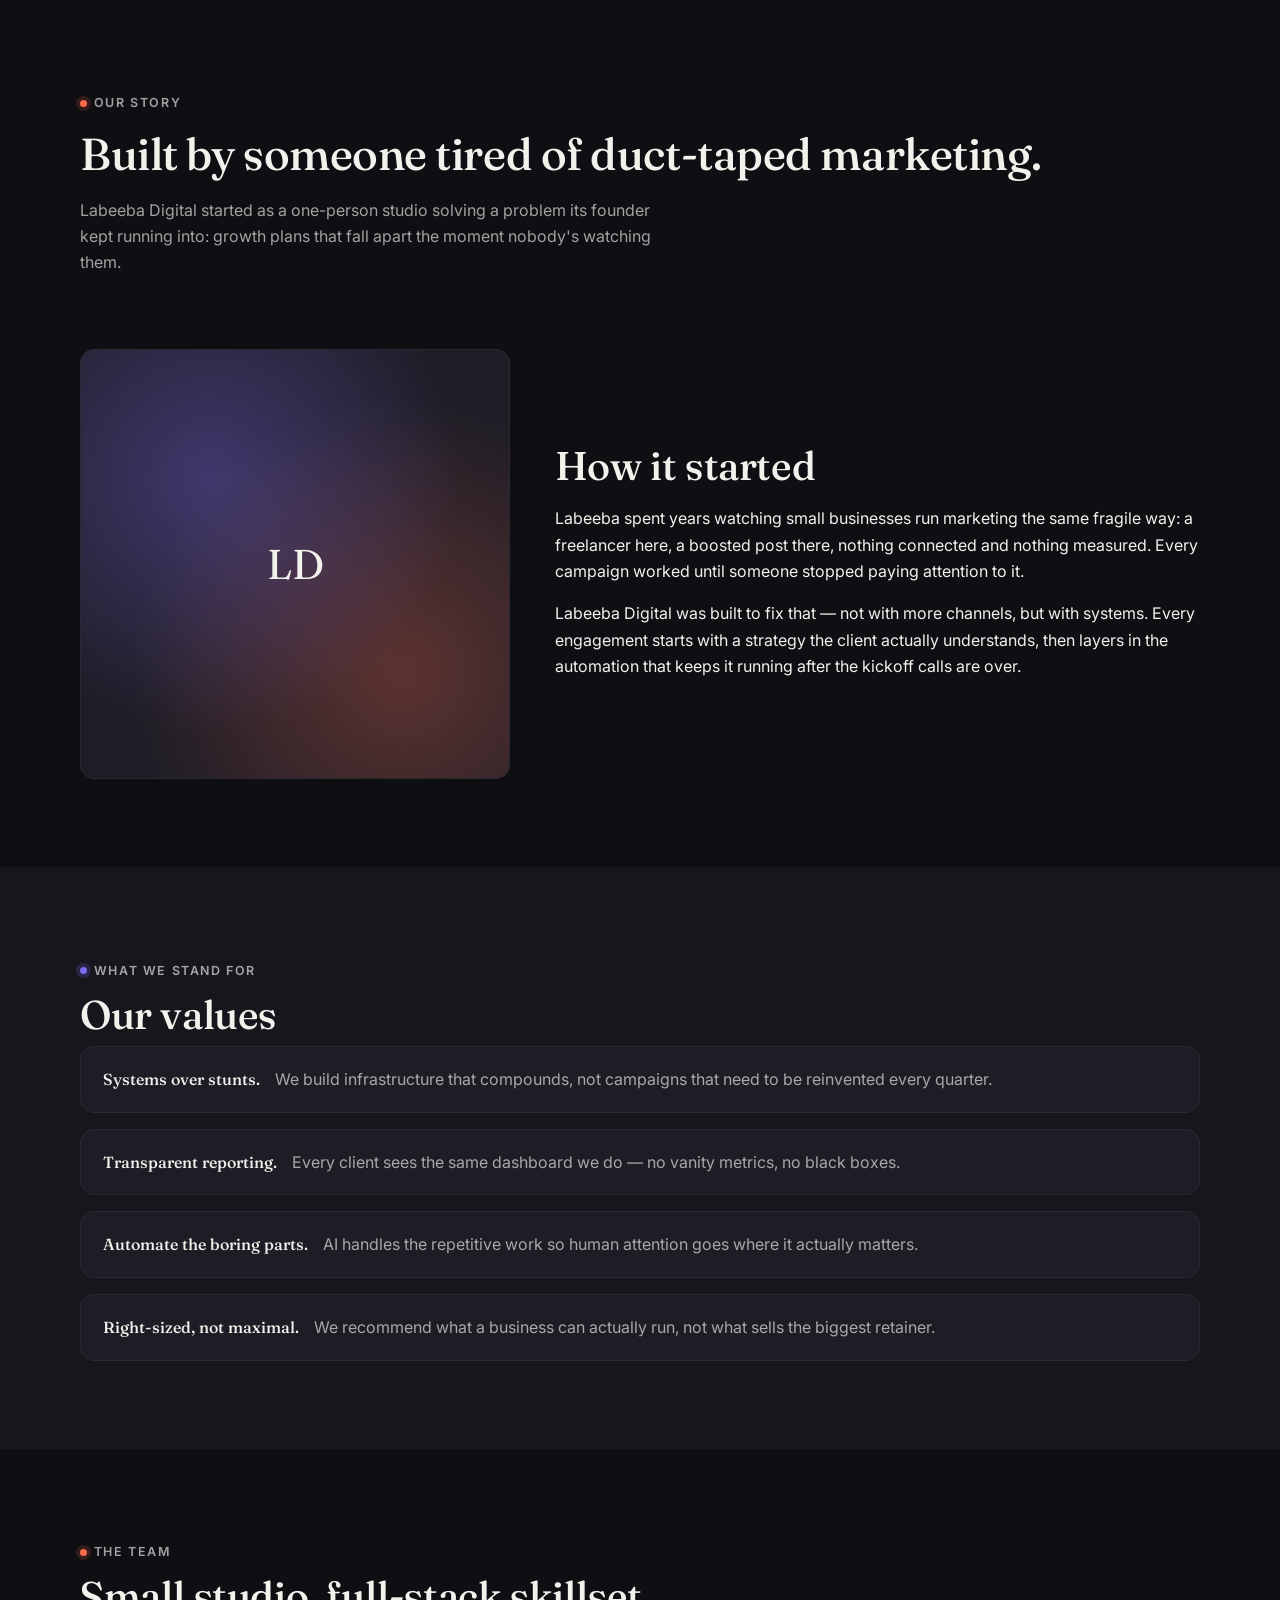
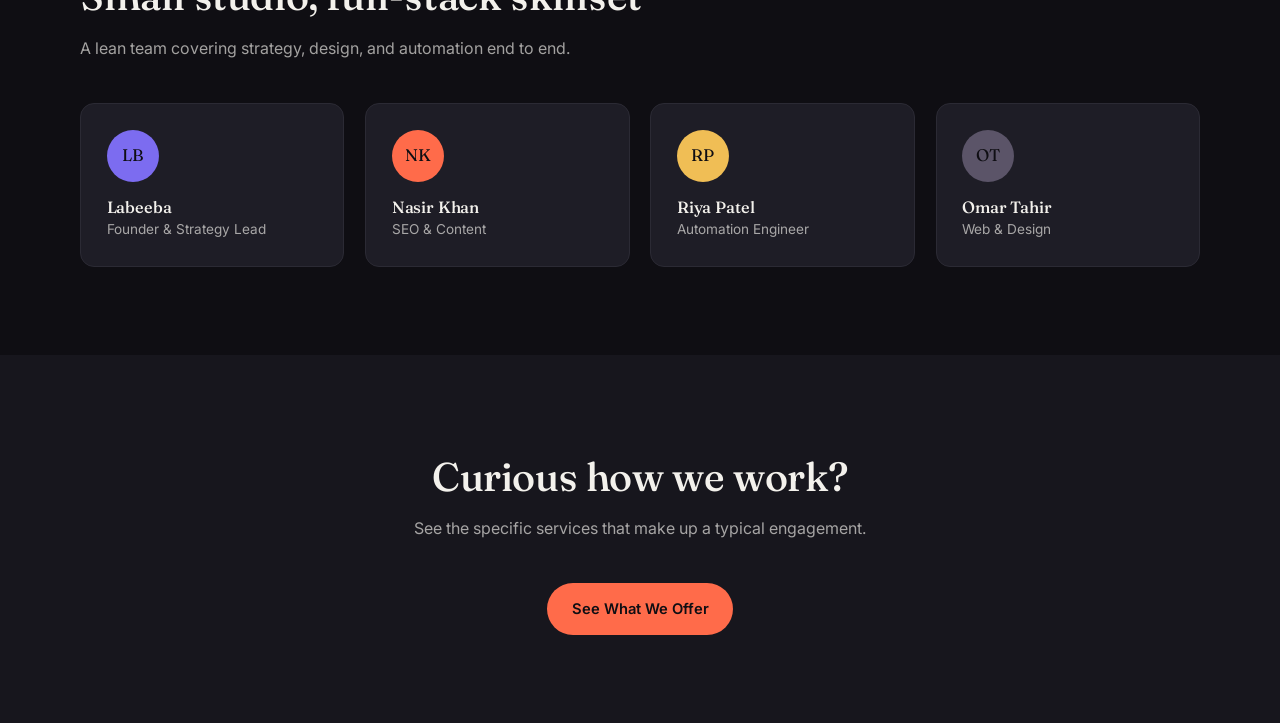
==== about.html @ 135ad8bf "Phase 1: HTML/CSS foundation - six pages, responsive layout, custom styling" ====
<!DOCTYPE html>
<html lang="en">
<head>
<meta charset="UTF-8">
<meta name="viewport" content="width=device-width, initial-scale=1.0">
<title>About Us | Labeeba Digital</title>
<link rel="stylesheet" href="css/style.css">
<style>
  .founder-block { display:grid; grid-template-columns: .8fr 1.2fr; gap: 2.8rem; align-items:center; }
  .founder-photo {
    aspect-ratio: 1/1;
    border-radius: var(--radius);
    background: radial-gradient(circle at 30% 30%, rgba(124,108,240,.35), transparent 60%),
                radial-gradient(circle at 75% 75%, rgba(255,107,74,.28), transparent 60%),
                var(--surface-2);
    border: 1px solid var(--line);
    display:flex; align-items:center; justify-content:center;
    font-family: var(--font-display);
    color: var(--paper);
    font-size: 2.6rem;
  }
  @media (max-width:860px){ .founder-block{ grid-template-columns: 1fr; } }
</style>
</head>
<body>

<div id="header-placeholder"></div>

<main>

  <section style="padding-bottom:2rem;">
    <div class="container">
      <span class="eyebrow">Our Story</span>
      <h1 style="margin:.9rem 0 1.1rem;font-size:clamp(2rem,4vw,2.8rem);">Built by someone tired of duct-taped marketing.</h1>
      <p class="section-intro">Labeeba Digital started as a one-person studio solving a problem its founder kept running into: growth plans that fall apart the moment nobody's watching them.</p>
    </div>
  </section>

  <section style="padding-top:0;">
    <div class="container founder-block">
      <div class="founder-photo" aria-hidden="true">LD</div>
      <div>
        <h2 class="section-title">How it started</h2>
        <p>Labeeba spent years watching small businesses run marketing the same fragile way: a freelancer here, a boosted post there, nothing connected and nothing measured. Every campaign worked until someone stopped paying attention to it.</p>
        <p>Labeeba Digital was built to fix that &mdash; not with more channels, but with systems. Every engagement starts with a strategy the client actually understands, then layers in the automation that keeps it running after the kickoff calls are over.</p>
      </div>
    </div>
  </section>

  <section class="surface">
    <div class="container">
      <span class="eyebrow violet">What We Stand For</span>
      <h2 class="section-title">Our values</h2>
      <ul class="values-list">
        <li><strong>Systems over stunts.</strong> <span>We build infrastructure that compounds, not campaigns that need to be reinvented every quarter.</span></li>
        <li><strong>Transparent reporting.</strong> <span>Every client sees the same dashboard we do &mdash; no vanity metrics, no black boxes.</span></li>
        <li><strong>Automate the boring parts.</strong> <span>AI handles the repetitive work so human attention goes where it actually matters.</span></li>
        <li><strong>Right-sized, not maximal.</strong> <span>We recommend what a business can actually run, not what sells the biggest retainer.</span></li>
      </ul>
    </div>
  </section>

  <section>
    <div class="container">
      <span class="eyebrow coral">The Team</span>
      <h2 class="section-title">Small studio, full-stack skillset</h2>
      <p class="section-intro">A lean team covering strategy, design, and automation end to end.</p>
      <div class="team-grid">
        <div class="team-card">
          <div class="team-avatar" style="background:var(--violet);">LB</div>
          <h3>Labeeba</h3>
          <p>Founder &amp; Strategy Lead</p>
        </div>
        <div class="team-card">
          <div class="team-avatar" style="background:var(--coral);">NK</div>
          <h3>Nasir Khan</h3>
          <p>SEO &amp; Content</p>
        </div>
        <div class="team-card">
          <div class="team-avatar" style="background:var(--gold);">RP</div>
          <h3>Riya Patel</h3>
          <p>Automation Engineer</p>
        </div>
        <div class="team-card">
          <div class="team-avatar" style="background:#5b5468;">OT</div>
          <h3>Omar Tahir</h3>
          <p>Web &amp; Design</p>
        </div>
      </div>
    </div>
  </section>

  <section class="surface" style="text-align:center;">
    <div class="container">
      <h2 class="section-title">Curious how we work?</h2>
      <p class="section-intro" style="margin-left:auto;margin-right:auto;">See the specific services that make up a typical engagement.</p>
      <a href="services.html" class="btn btn-accent">See What We Offer</a>
    </div>
  </section>

</main>

<div id="footer-placeholder"></div>

<script src="js/theme.js"></script>
<script src="js/components.js"></script>
</body>
</html>
---- css/style.css ----
/* =========================================================
   Labeeba Digital — main stylesheet
   Design language: dark minimal studio, signal-dot accents
   ========================================================= */

@import url('https://fonts.googleapis.com/css2?family=Fraunces:opsz,wght@9..144,400;9..144,500;9..144,600&family=Inter:wght@400;500;600;700&display=swap');

:root {
  --void:      #0F0E13;
  --surface:   #17161D;
  --surface-2: #1E1D26;
  --line:      #2B2A34;
  --paper:     #F3F1EC;
  --paper-dim: rgba(243,241,236,.65);
  --violet:    #7C6CF0;
  --coral:     #FF6B4A;
  --gold:      #F0BE55;

  --font-display: 'Fraunces', Georgia, serif;
  --font-body: 'Inter', system-ui, sans-serif;

  --radius: 14px;
}

/* Light theme override — applied when the toggle sets data-theme="light" on <body>.
   Dark values above in :root act as the default theme. */
body[data-theme="light"] {
  --void:      #F7F5EF;
  --surface:   #FFFFFF;
  --surface-2: #FFFFFF;
  --line:      #E4E0D6;
  --paper:     #17161D;
  --paper-dim: rgba(23,22,29,.65);
}
body[data-theme="light"] .card,
body[data-theme="light"] .product-card,
body[data-theme="light"] .post-card,
body[data-theme="light"] .values-list li,
body[data-theme="light"] .bio-list li,
body[data-theme="light"] .team-card,
body[data-theme="light"] .info-card,
body[data-theme="light"] .form-field input,
body[data-theme="light"] .form-field select,
body[data-theme="light"] .form-field textarea {
  box-shadow: 0 1px 3px rgba(23,22,29,.06);
}

* { box-sizing: border-box; }
html { scroll-behavior: smooth; }
body { transition: background-color .2s ease, color .2s ease; }

body {
  margin: 0;
  font-family: var(--font-body);
  background: var(--void);
  color: var(--paper);
  line-height: 1.65;
}

img { max-width: 100%; display: block; }
a { color: inherit; text-decoration: none; }

h1, h2, h3 {
  font-family: var(--font-display);
  font-weight: 500;
  line-height: 1.12;
  letter-spacing: -.01em;
}

.container { width: min(1120px, 92%); margin: 0 auto; }

/* signal-dot eyebrow: recurring signature motif */
.eyebrow {
  display: inline-flex;
  align-items: center;
  gap: .55em;
  font-size: .78rem;
  letter-spacing: 1.6px;
  text-transform: uppercase;
  color: var(--paper-dim);
  font-weight: 600;
}
.eyebrow::before {
  content: "";
  width: 7px; height: 7px;
  border-radius: 50%;
  background: var(--coral);
  box-shadow: 0 0 0 4px rgba(255,107,74,.15);
}
.eyebrow.violet::before { background: var(--violet); box-shadow: 0 0 0 4px rgba(124,108,240,.18); }
.eyebrow.gold::before { background: var(--gold); box-shadow: 0 0 0 4px rgba(240,190,85,.18); }

/* ---------- Nav ---------- */
.site-header {
  background: rgba(15,14,19,.85);
  backdrop-filter: blur(10px);
  border-bottom: 1px solid var(--line);
  position: sticky;
  top: 0;
  z-index: 50;
}
.nav {
  display: flex;
  align-items: center;
  justify-content: space-between;
  padding: 1.2rem 0;
}
.brand {
  font-family: var(--font-display);
  font-size: 1.3rem;
  letter-spacing: -.01em;
  color: var(--paper);
}
.brand span { color: var(--coral); }

.nav-links { list-style: none; display: flex; align-items: center; gap: 2.1rem; margin: 0; padding: 0; }
.nav-links a {
  color: var(--paper-dim);
  font-weight: 500;
  font-size: .9rem;
  padding: .3rem .1rem;
  border-bottom: 1px solid transparent;
  transition: color .15s ease, border-color .15s ease;
}
.nav-links a:hover, .nav-links a[aria-current="page"] { color: var(--paper); border-color: var(--coral); }

.nav-toggle-input { display: none; }
.nav-toggle { display: none; }

/* Theme switcher button (Phase 2, Part 1) */
.theme-toggle-btn {
  font-family: var(--font-body);
  font-size: .82rem;
  font-weight: 600;
  color: var(--paper);
  background: var(--surface-2);
  border: 1px solid var(--line);
  border-radius: 999px;
  padding: .45em 1em;
  cursor: pointer;
  transition: border-color .15s ease;
}
.theme-toggle-btn:hover { border-color: var(--paper-dim); }
.theme-toggle-btn:focus-visible { outline: 2px solid var(--coral); outline-offset: 2px; }

/* ---------- Buttons ---------- */
.btn {
  display: inline-flex;
  align-items: center;
  gap: .5em;
  font-family: var(--font-body);
  font-weight: 600;
  font-size: .92rem;
  padding: .85em 1.6em;
  border-radius: 999px;
  border: 1px solid transparent;
  cursor: pointer;
  transition: transform .15s ease, background .15s ease, border-color .15s ease;
}
.btn-primary { background: var(--paper); color: var(--void); }
.btn-primary:hover { transform: translateY(-2px); }
.btn-outline { background: transparent; color: var(--paper); border-color: var(--line); }
.btn-outline:hover { border-color: var(--paper-dim); transform: translateY(-2px); }
.btn-accent { background: var(--coral); color: var(--void); }
.btn-accent:hover { transform: translateY(-2px); }

/* ---------- Hero ---------- */
.hero { position: relative; padding: 6.5rem 0 5rem; overflow: hidden; }
.hero::before {
  content: "";
  position: absolute;
  width: 620px; height: 620px;
  top: -280px; right: -180px;
  background: radial-gradient(circle, rgba(124,108,240,.30), transparent 65%);
  filter: blur(10px);
  pointer-events: none;
}
.hero::after {
  content: "";
  position: absolute;
  width: 420px; height: 420px;
  bottom: -220px; left: -140px;
  background: radial-gradient(circle, rgba(255,107,74,.18), transparent 65%);
  pointer-events: none;
}
.hero-inner { position: relative; max-width: 780px; }
.hero h1 {
  font-size: clamp(2.6rem, 5.6vw, 4.2rem);
  margin: 1rem 0 1.2rem;
  color: var(--paper);
}
.hero h1 .accent { color: var(--coral); }
.hero p.lede { font-size: 1.18rem; max-width: 56ch; color: var(--paper-dim); }
.hero-ctas { display: flex; gap: 1rem; margin-top: 2.2rem; flex-wrap: wrap; }

.hero-stats {
  display: grid;
  grid-template-columns: repeat(3, auto);
  gap: 2.6rem;
  margin-top: 3.2rem;
  position: relative;
}
.hero-stats div strong { display: block; font-family: var(--font-display); font-size: 2rem; color: var(--paper); }
.hero-stats div span { font-size: .8rem; color: var(--paper-dim); text-transform: uppercase; letter-spacing: .5px; }

/* ---------- Sections ---------- */
section { padding: 5.5rem 0; }
.section-title { font-size: clamp(1.9rem, 3.4vw, 2.5rem); margin: .7rem 0 .5rem; color: var(--paper); }
.section-intro { color: var(--paper-dim); max-width: 60ch; margin-bottom: 2.6rem; }

.surface { background: var(--surface); }

/* ---------- Grid / cards ---------- */
.grid { display: grid; gap: 1.4rem; }
.grid-3 { grid-template-columns: repeat(3, 1fr); }
.grid-2 { grid-template-columns: repeat(2, 1fr); }

.card {
  background: var(--surface-2);
  border: 1px solid var(--line);
  border-radius: var(--radius);
  padding: 1.8rem;
  transition: border-color .15s ease, transform .15s ease;
}
.card:hover { border-color: rgba(255,255,255,.22); transform: translateY(-3px); }
.card h3 { font-size: 1.15rem; margin: .9rem 0 .5rem; color: var(--paper); font-weight: 500; }
.card p { color: var(--paper-dim); margin: 0; font-size: .93rem; }

.card-icon {
  width: 42px; height: 42px;
  border-radius: 10px;
  display: flex; align-items: center; justify-content: center;
  font-size: 1.2rem;
}
.icon-violet { background: rgba(124,108,240,.16); color: var(--violet); }
.icon-coral { background: rgba(255,107,74,.16); color: var(--coral); }
.icon-gold { background: rgba(240,190,85,.16); color: var(--gold); }

/* Service line-items */
.service-row {
  display: grid;
  grid-template-columns: 90px 1fr;
  gap: 1.4rem;
  padding: 1.8rem 0;
  border-bottom: 1px solid var(--line);
  align-items: start;
}
.service-row:last-child { border-bottom: none; }
.service-row .idx { font-family: var(--font-display); font-size: 1.4rem; color: var(--paper-dim); }
.service-row h3 { margin: 0 0 .4rem; font-size: 1.15rem; color: var(--paper); font-weight: 500; }
.service-row p { margin: 0; color: var(--paper-dim); font-size: .95rem; max-width: 60ch; }

/* Product / case-study cards */
.product-card {
  background: var(--surface-2);
  border: 1px solid var(--line);
  border-radius: var(--radius);
  overflow: hidden;
}
.product-media {
  height: 160px;
  display: flex; align-items: center; justify-content: center;
  font-family: var(--font-display);
  font-size: 1.4rem;
  color: var(--paper);
  position: relative;
}
.product-body { padding: 1.5rem 1.6rem 1.8rem; }
.product-body .tag {
  display: inline-block;
  font-size: .72rem;
  text-transform: uppercase;
  letter-spacing: .8px;
  font-weight: 700;
  padding: .25em .7em;
  border-radius: 999px;
  margin-bottom: .8rem;
}
.tag-violet { background: rgba(124,108,240,.18); color: var(--violet); }
.tag-coral { background: rgba(255,107,74,.18); color: var(--coral); }
.tag-gold { background: rgba(240,190,85,.18); color: var(--gold); }
.product-body h3 { margin: 0 0 .5rem; font-size: 1.1rem; color: var(--paper); font-weight: 500; }
.product-body p { color: var(--paper-dim); font-size: .92rem; margin: 0 0 1.2rem; }

/* ---------- Lists ---------- */
.values-list, .bio-list {
  list-style: none; margin: 0; padding: 0;
  display: grid; gap: 1rem;
}
.values-list li, .bio-list li {
  background: var(--surface-2);
  border: 1px solid var(--line);
  border-radius: var(--radius);
  padding: 1.2rem 1.4rem;
  display: flex; gap: .9rem; align-items: flex-start;
}
.values-list li strong, .bio-list li strong { font-family: var(--font-display); font-weight: 500; color: var(--paper); }
.values-list li span, .bio-list li span { color: var(--paper-dim); }

/* ---------- Team ---------- */
.team-grid { display: grid; grid-template-columns: repeat(4, 1fr); gap: 1.3rem; }
.team-card {
  background: var(--surface-2);
  border: 1px solid var(--line);
  border-radius: var(--radius);
  padding: 1.6rem;
}
.team-avatar {
  width: 52px; height: 52px;
  border-radius: 50%;
  margin-bottom: 1rem;
  display: flex; align-items: center; justify-content: center;
  font-family: var(--font-display);
  font-size: 1.05rem;
  color: var(--void);
}
.team-card h3 { font-size: 1.02rem; margin: 0 0 .15rem; color: var(--paper); font-weight: 500; }
.team-card p { margin: 0; color: var(--paper-dim); font-size: .85rem; }

/* ---------- Blog placeholder ---------- */
.post-card {
  background: var(--surface-2);
  border: 1px solid var(--line);
  border-radius: var(--radius);
  padding: 1.6rem;
}
.post-card .post-meta { font-size: .78rem; color: var(--coral); font-weight: 700; text-transform: uppercase; letter-spacing: .6px; }
.post-card h3 { margin: .5rem 0 .6rem; font-size: 1.08rem; color: var(--paper); font-weight: 500; }
.post-card p { color: var(--paper-dim); font-size: .92rem; }
.coming-soon {
  border: 1px dashed var(--line);
  border-radius: var(--radius);
  padding: 3rem 2rem;
  text-align: center;
  color: var(--paper-dim);
}

.latest-badge {
  display: inline-block;
  margin-left: .6rem;
  font-size: .68rem;
  font-weight: 700;
  text-transform: uppercase;
  letter-spacing: .5px;
  color: var(--void);
  background: var(--coral);
  padding: .2em .6em;
  border-radius: 999px;
  vertical-align: middle;
}
.post-content { margin-top: -.4rem; }
.read-more-btn {
  background: none;
  border: none;
  color: var(--coral);
  font-weight: 600;
  font-size: .85rem;
  padding: 0;
  margin-top: .4rem;
  cursor: pointer;
}
.read-more-btn:hover { text-decoration: underline; }

/* Live search / filter (Phase 2, Part 5) */
.filter-bar { margin-bottom: 2.2rem; max-width: 420px; }
.filter-bar input {
  width: 100%;
  font-family: var(--font-body);
  font-size: .95rem;
  padding: .8em 1.1em;
  border: 1px solid var(--line);
  border-radius: 999px;
  background: var(--surface-2);
  color: var(--paper);
}
.filter-bar input:focus { outline: none; border-color: var(--coral); }
.no-results {
  display: none;
  text-align: center;
  color: var(--paper-dim);
  padding: 2.5rem 1rem;
  border: 1px dashed var(--line);
  border-radius: var(--radius);
}
.no-results.visible { display: block; }

/* ---------- Contact form ---------- */
.contact-wrap { display: grid; grid-template-columns: 1fr 1fr; gap: 3.4rem; align-items: start; }
.form-field { margin-bottom: 1.3rem; display: flex; flex-direction: column; gap: .5rem; }
.form-field label { font-weight: 600; font-size: .85rem; color: var(--paper-dim); }
.form-field input, .form-field select, .form-field textarea {
  font-family: var(--font-body);
  font-size: 1rem;
  padding: .85em 1em;
  border: 1px solid var(--line);
  border-radius: 10px;
  background: var(--surface-2);
  color: var(--paper);
}
.form-field textarea { resize: vertical; min-height: 130px; }
.form-field input:focus, .form-field select:focus, .form-field textarea:focus {
  outline: none;
  border-color: var(--coral);
}
.form-field input.invalid, .form-field textarea.invalid { border-color: #E5484D; }
.error-msg {
  display: none;
  font-size: .8rem;
  color: #FF7A6B;
}
.error-msg.visible { display: block; }

.form-success {
  background: var(--surface-2);
  border: 1px solid var(--line);
  border-radius: var(--radius);
  padding: 2rem;
}
.form-success h3 { margin: 0 0 .5rem; color: var(--paper); font-weight: 500; }
.form-success p { margin: 0; color: var(--paper-dim); }

.social-row { display: flex; gap: .8rem; margin-top: 1.4rem; }
.social-row a {
  width: 42px; height: 42px;
  border-radius: 50%;
  background: var(--surface-2);
  color: var(--paper);
  display: flex; align-items: center; justify-content: center;
  border: 1px solid var(--line);
  font-weight: 700;
  font-size: .78rem;
}
.social-row a:hover { border-color: var(--coral); color: var(--coral); }

.info-card { background: var(--surface-2); border: 1px solid var(--line); border-radius: var(--radius); padding: 2rem; }
.info-card h3 { color: var(--paper); margin: 0 0 .8rem; font-weight: 500; }
.info-card p { color: var(--paper-dim); }

/* ---------- Footer ---------- */
.site-footer {
  background: var(--surface);
  color: var(--paper-dim);
  padding: 3rem 0 1.8rem;
  margin-top: 3rem;
  border-top: 1px solid var(--line);
}
.footer-grid { display: grid; grid-template-columns: 2fr 1fr 1fr; gap: 2rem; margin-bottom: 2rem; }
.footer-grid h4 { color: var(--paper); font-family: var(--font-display); font-weight: 500; font-size: 1rem; margin: 0 0 .9rem; }
.footer-grid ul { list-style: none; margin: 0; padding: 0; display: grid; gap: .55rem; }
.footer-grid a:hover { color: var(--coral); }
.footer-bottom {
  border-top: 1px solid var(--line);
  padding-top: 1.3rem;
  display: flex; justify-content: space-between;
  font-size: .82rem; flex-wrap: wrap; gap: .6rem;
}

/* ---------- Responsive ---------- */
@media (max-width: 860px) {
  .contact-wrap { grid-template-columns: 1fr; }
  .grid-3, .grid-2, .team-grid { grid-template-columns: repeat(2, 1fr); }
  .footer-grid { grid-template-columns: 1fr 1fr; }
  .hero-stats { grid-template-columns: repeat(3, 1fr); gap: 1.4rem; }
}
@media (max-width: 640px) {
  .nav { position: relative; flex-wrap: wrap; }
  .nav-links { position: absolute; top: 100%; left: 0; right: 0; background: var(--surface); border: 1px solid var(--line); border-radius: 12px; flex-direction: column; padding: 1rem 1.4rem; display: none; gap: 1rem; margin-top: .6rem; }
  .nav-toggle-input:checked ~ .nav-links { display: flex; }
  .nav-toggle {
    display: inline-flex; align-items: center; justify-content: center;
    width: 40px; height: 40px; border-radius: 8px;
    background: var(--surface-2); border: 1px solid var(--line); color: var(--paper); font-size: 1.1rem; cursor: pointer;
  }
  .grid-3, .grid-2, .team-grid { grid-template-columns: 1fr; }
  .footer-grid { grid-template-columns: 1fr; }
  .service-row { grid-template-columns: 1fr; }
}
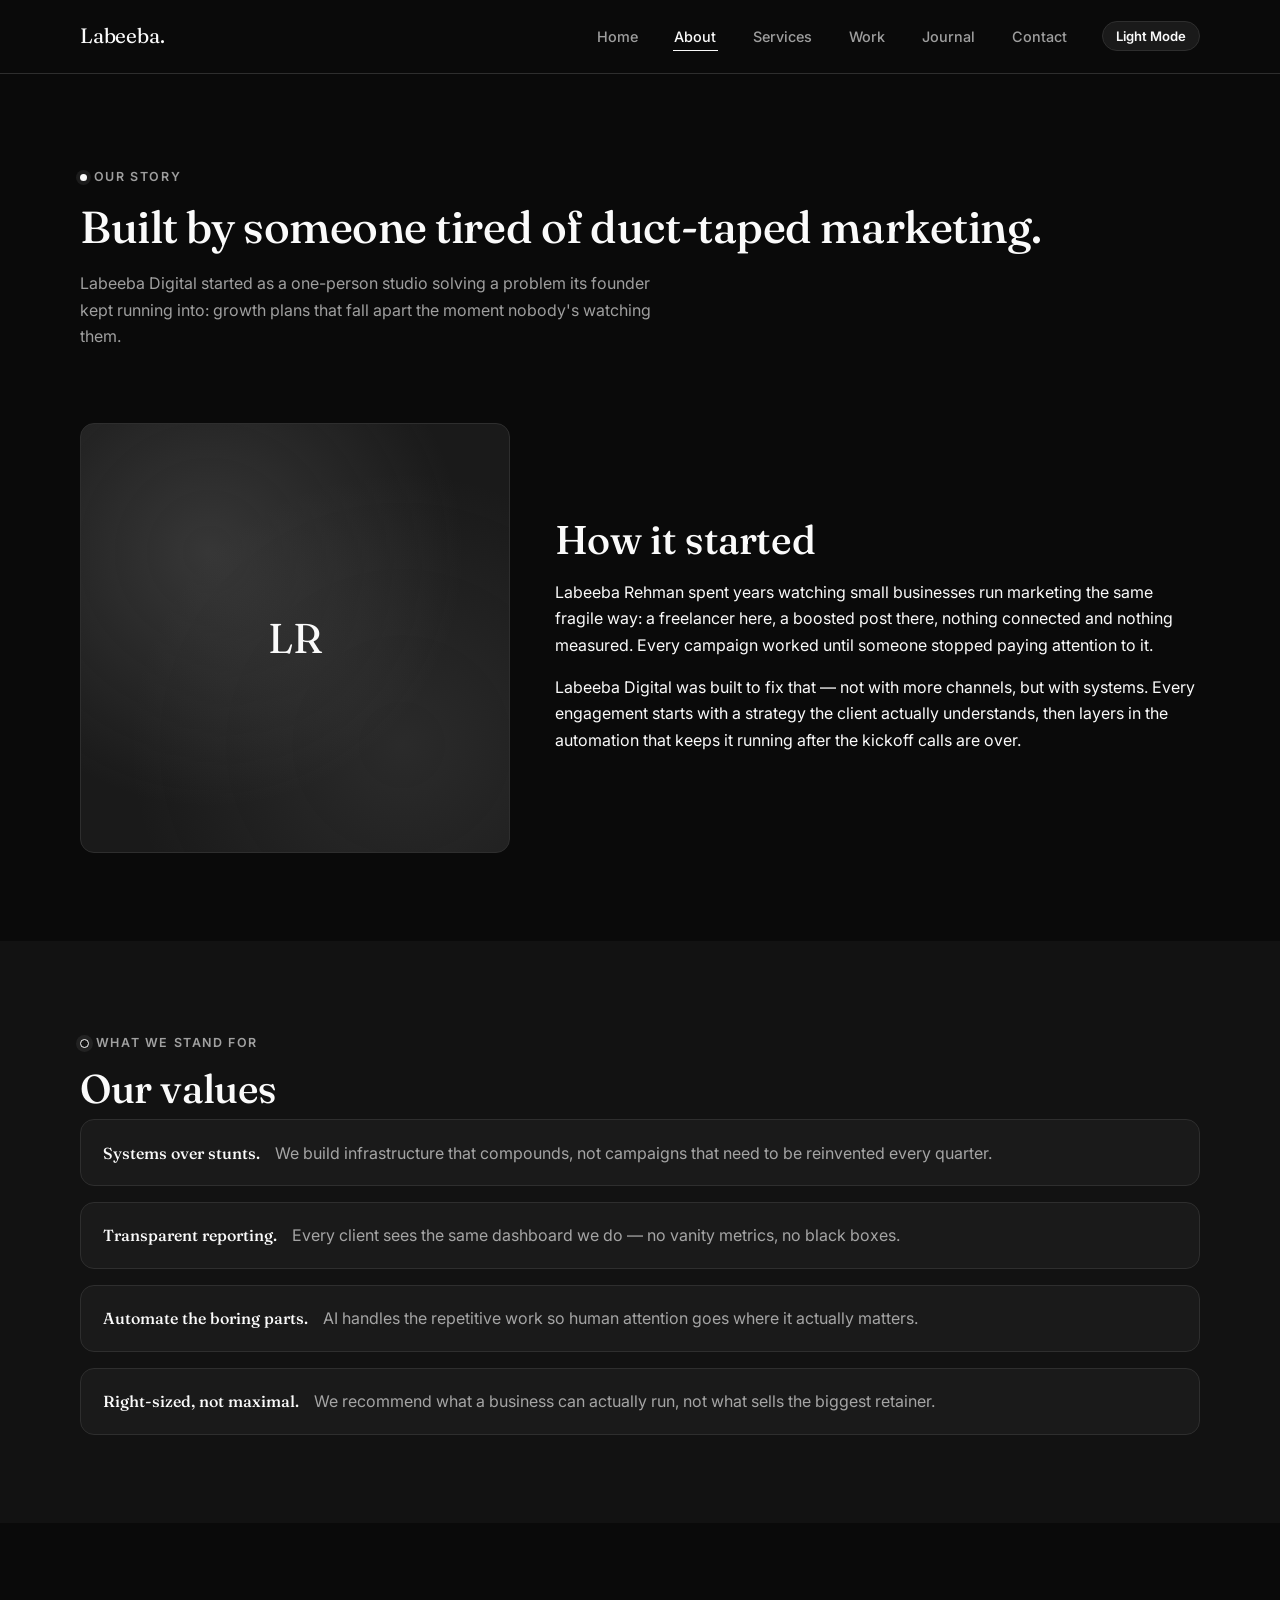
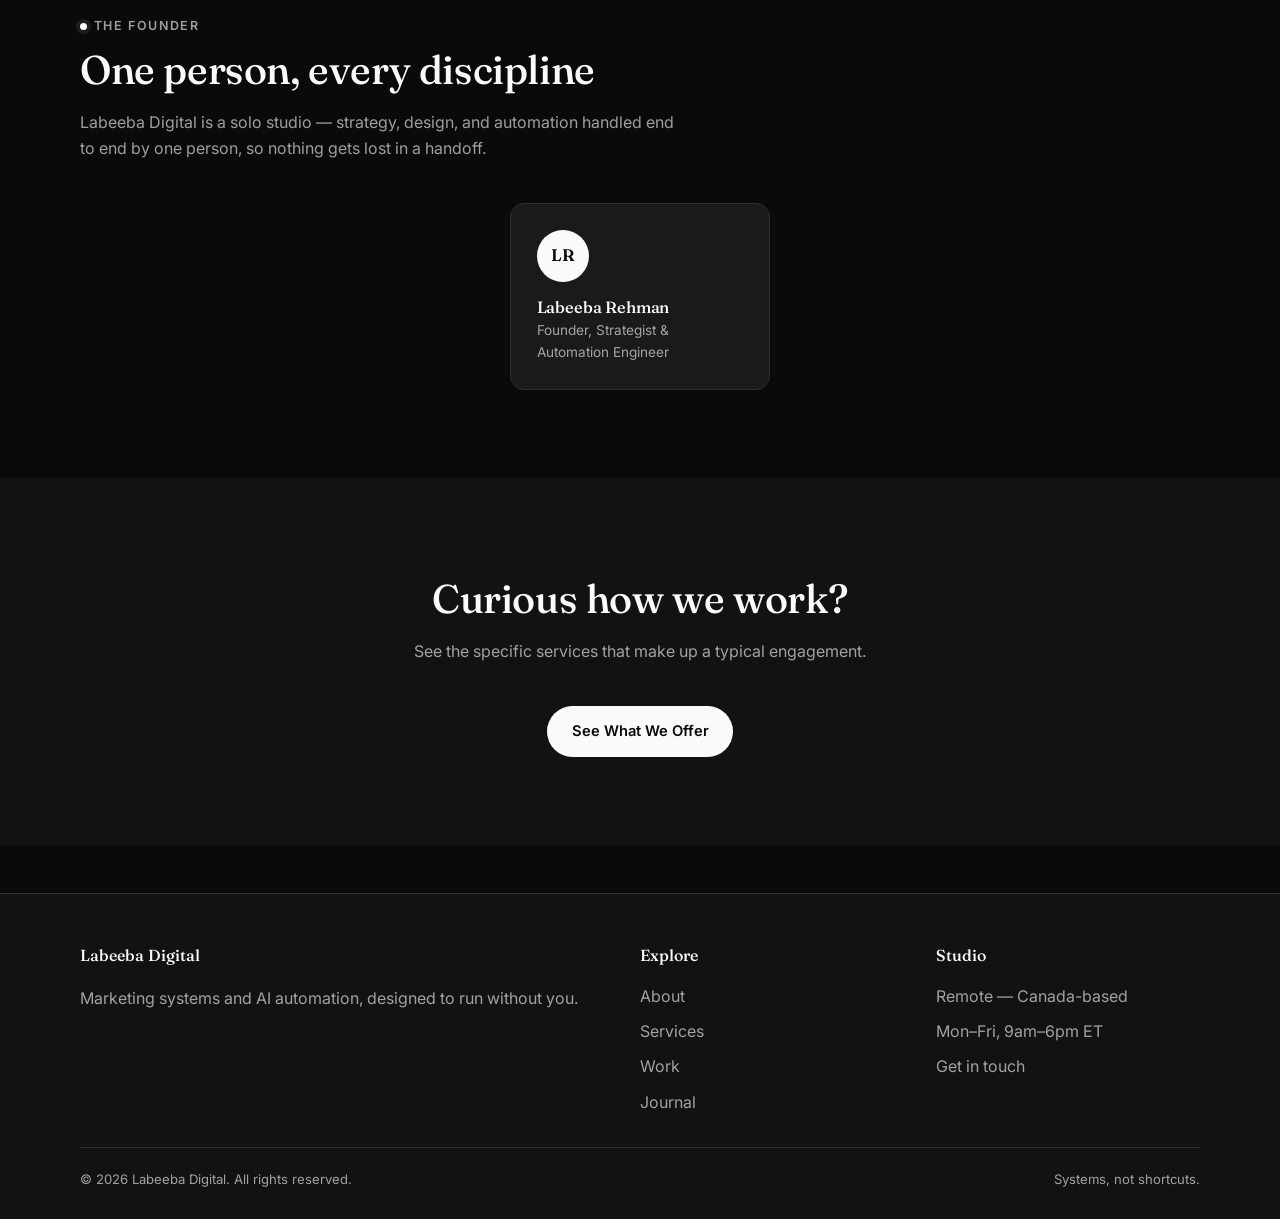
==== commit 3b1c955a: "Add files via upload" ====
--- a/about.html
+++ b/about.html
@@ -10,8 +10,8 @@
   .founder-photo {
     aspect-ratio: 1/1;
     border-radius: var(--radius);
-    background: radial-gradient(circle at 30% 30%, rgba(124,108,240,.35), transparent 60%),
-                radial-gradient(circle at 75% 75%, rgba(255,107,74,.28), transparent 60%),
+    background: radial-gradient(circle at 30% 30%, rgba(128,128,128,.28), transparent 60%),
+                radial-gradient(circle at 75% 75%, rgba(128,128,128,.16), transparent 60%),
                 var(--surface-2);
     border: 1px solid var(--line);
     display:flex; align-items:center; justify-content:center;
@@ -38,10 +38,10 @@
 
   <section style="padding-top:0;">
     <div class="container founder-block">
-      <div class="founder-photo" aria-hidden="true">LD</div>
+      <div class="founder-photo" aria-hidden="true">LR</div>
       <div>
         <h2 class="section-title">How it started</h2>
-        <p>Labeeba spent years watching small businesses run marketing the same fragile way: a freelancer here, a boosted post there, nothing connected and nothing measured. Every campaign worked until someone stopped paying attention to it.</p>
+        <p>Labeeba Rehman spent years watching small businesses run marketing the same fragile way: a freelancer here, a boosted post there, nothing connected and nothing measured. Every campaign worked until someone stopped paying attention to it.</p>
         <p>Labeeba Digital was built to fix that &mdash; not with more channels, but with systems. Every engagement starts with a strategy the client actually understands, then layers in the automation that keeps it running after the kickoff calls are over.</p>
       </div>
     </div>
@@ -62,29 +62,14 @@
 
   <section>
     <div class="container">
-      <span class="eyebrow coral">The Team</span>
-      <h2 class="section-title">Small studio, full-stack skillset</h2>
-      <p class="section-intro">A lean team covering strategy, design, and automation end to end.</p>
-      <div class="team-grid">
+      <span class="eyebrow coral">The Founder</span>
+      <h2 class="section-title">One person, every discipline</h2>
+      <p class="section-intro">Labeeba Digital is a solo studio &mdash; strategy, design, and automation handled end to end by one person, so nothing gets lost in a handoff.</p>
+      <div class="team-grid" style="grid-template-columns: minmax(0,260px); justify-content:center;">
         <div class="team-card">
-          <div class="team-avatar" style="background:var(--violet);">LB</div>
-          <h3>Labeeba</h3>
-          <p>Founder &amp; Strategy Lead</p>
-        </div>
-        <div class="team-card">
-          <div class="team-avatar" style="background:var(--coral);">NK</div>
-          <h3>Nasir Khan</h3>
-          <p>SEO &amp; Content</p>
-        </div>
-        <div class="team-card">
-          <div class="team-avatar" style="background:var(--gold);">RP</div>
-          <h3>Riya Patel</h3>
-          <p>Automation Engineer</p>
-        </div>
-        <div class="team-card">
-          <div class="team-avatar" style="background:#5b5468;">OT</div>
-          <h3>Omar Tahir</h3>
-          <p>Web &amp; Design</p>
+          <div class="team-avatar" style="background:var(--paper); color:var(--void); display:flex; align-items:center; justify-content:center; font-weight:600;">LR</div>
+          <h3>Labeeba Rehman</h3>
+          <p>Founder, Strategist &amp; Automation Engineer</p>
         </div>
       </div>
     </div>
--- a/css/style.css
+++ b/css/style.css
@@ -1,20 +1,24 @@
 /* =========================================================
    Labeeba Digital — main stylesheet
-   Design language: dark minimal studio, signal-dot accents
+   Design language: black & white minimalist studio
+   All accent tokens below (--violet/--coral/--gold) are kept as
+   named variables for structural continuity with the rest of the
+   file, but are mapped to a strict grayscale palette — no hue
+   anywhere on the site, only black, white, and shades of gray.
    ========================================================= */
 
 @import url('https://fonts.googleapis.com/css2?family=Fraunces:opsz,wght@9..144,400;9..144,500;9..144,600&family=Inter:wght@400;500;600;700&display=swap');
 
 :root {
-  --void:      #0F0E13;
-  --surface:   #17161D;
-  --surface-2: #1E1D26;
-  --line:      #2B2A34;
-  --paper:     #F3F1EC;
-  --paper-dim: rgba(243,241,236,.65);
-  --violet:    #7C6CF0;
-  --coral:     #FF6B4A;
-  --gold:      #F0BE55;
+  --void:      #0A0A0A;
+  --surface:   #121212;
+  --surface-2: #1A1A1A;
+  --line:      #2E2E2E;
+  --paper:     #FAFAFA;
+  --paper-dim: rgba(250,250,250,.62);
+  --violet:    var(--paper);
+  --coral:     var(--paper);
+  --gold:      var(--paper);
 
   --font-display: 'Fraunces', Georgia, serif;
   --font-body: 'Inter', system-ui, sans-serif;
@@ -23,14 +27,16 @@
 }
 
 /* Light theme override — applied when the toggle sets data-theme="light" on <body>.
-   Dark values above in :root act as the default theme. */
+   Dark values above in :root act as the default theme. Because the accent
+   tokens are defined as var(--paper), they flip automatically with the
+   theme: white accents on dark, black accents on light. */
 body[data-theme="light"] {
-  --void:      #F7F5EF;
-  --surface:   #FFFFFF;
+  --void:      #FFFFFF;
+  --surface:   #F6F6F6;
   --surface-2: #FFFFFF;
-  --line:      #E4E0D6;
-  --paper:     #17161D;
-  --paper-dim: rgba(23,22,29,.65);
+  --line:      #E2E2E2;
+  --paper:     #0A0A0A;
+  --paper-dim: rgba(10,10,10,.62);
 }
 body[data-theme="light"] .card,
 body[data-theme="light"] .product-card,
@@ -42,7 +48,7 @@
 body[data-theme="light"] .form-field input,
 body[data-theme="light"] .form-field select,
 body[data-theme="light"] .form-field textarea {
-  box-shadow: 0 1px 3px rgba(23,22,29,.06);
+  box-shadow: 0 1px 3px rgba(10,10,10,.05);
 }
 
 * { box-sizing: border-box; }
@@ -84,16 +90,15 @@
   content: "";
   width: 7px; height: 7px;
   border-radius: 50%;
-  background: var(--coral);
-  box-shadow: 0 0 0 4px rgba(255,107,74,.15);
-}
-.eyebrow.violet::before { background: var(--violet); box-shadow: 0 0 0 4px rgba(124,108,240,.18); }
-.eyebrow.gold::before { background: var(--gold); box-shadow: 0 0 0 4px rgba(240,190,85,.18); }
+  background: var(--paper);
+  box-shadow: 0 0 0 4px rgba(128,128,128,.15);
+}
+.eyebrow.violet::before { background: transparent; border: 1.5px solid var(--paper); box-shadow: 0 0 0 4px rgba(128,128,128,.15); }
+.eyebrow.gold::before { background: var(--paper-dim); box-shadow: 0 0 0 4px rgba(128,128,128,.15); }
 
 /* ---------- Nav ---------- */
 .site-header {
-  background: rgba(15,14,19,.85);
-  backdrop-filter: blur(10px);
+  background: var(--void);
   border-bottom: 1px solid var(--line);
   position: sticky;
   top: 0;
@@ -171,7 +176,7 @@
   position: absolute;
   width: 620px; height: 620px;
   top: -280px; right: -180px;
-  background: radial-gradient(circle, rgba(124,108,240,.30), transparent 65%);
+  background: radial-gradient(circle, rgba(128,128,128,.20), transparent 65%);
   filter: blur(10px);
   pointer-events: none;
 }
@@ -180,7 +185,7 @@
   position: absolute;
   width: 420px; height: 420px;
   bottom: -220px; left: -140px;
-  background: radial-gradient(circle, rgba(255,107,74,.18), transparent 65%);
+  background: radial-gradient(circle, rgba(128,128,128,.12), transparent 65%);
   pointer-events: none;
 }
 .hero-inner { position: relative; max-width: 780px; }
@@ -222,7 +227,7 @@
   padding: 1.8rem;
   transition: border-color .15s ease, transform .15s ease;
 }
-.card:hover { border-color: rgba(255,255,255,.22); transform: translateY(-3px); }
+.card:hover { border-color: rgba(128,128,128,.45); transform: translateY(-3px); }
 .card h3 { font-size: 1.15rem; margin: .9rem 0 .5rem; color: var(--paper); font-weight: 500; }
 .card p { color: var(--paper-dim); margin: 0; font-size: .93rem; }
 
@@ -232,9 +237,9 @@
   display: flex; align-items: center; justify-content: center;
   font-size: 1.2rem;
 }
-.icon-violet { background: rgba(124,108,240,.16); color: var(--violet); }
-.icon-coral { background: rgba(255,107,74,.16); color: var(--coral); }
-.icon-gold { background: rgba(240,190,85,.16); color: var(--gold); }
+.icon-violet { background: rgba(128,128,128,.10); color: var(--violet); }
+.icon-coral { background: rgba(128,128,128,.16); color: var(--coral); }
+.icon-gold { background: rgba(128,128,128,.24); color: var(--gold); }
 
 /* Service line-items */
 .service-row {
@@ -276,9 +281,9 @@
   border-radius: 999px;
   margin-bottom: .8rem;
 }
-.tag-violet { background: rgba(124,108,240,.18); color: var(--violet); }
-.tag-coral { background: rgba(255,107,74,.18); color: var(--coral); }
-.tag-gold { background: rgba(240,190,85,.18); color: var(--gold); }
+.tag-violet { background: rgba(128,128,128,.14); color: var(--violet); }
+.tag-coral { background: rgba(128,128,128,.20); color: var(--coral); }
+.tag-gold { background: rgba(128,128,128,.28); color: var(--gold); }
 .product-body h3 { margin: 0 0 .5rem; font-size: 1.1rem; color: var(--paper); font-weight: 500; }
 .product-body p { color: var(--paper-dim); font-size: .92rem; margin: 0 0 1.2rem; }
 
@@ -402,13 +407,15 @@
   outline: none;
   border-color: var(--coral);
 }
-.form-field input.invalid, .form-field textarea.invalid { border-color: #E5484D; }
+.form-field input.invalid, .form-field textarea.invalid { border-color: var(--paper); border-width: 2px; }
 .error-msg {
   display: none;
   font-size: .8rem;
-  color: #FF7A6B;
+  font-weight: 600;
+  color: var(--paper);
 }
 .error-msg.visible { display: block; }
+.error-msg.visible::before { content: "\26A0  "; }
 
 .form-success {
   background: var(--surface-2);
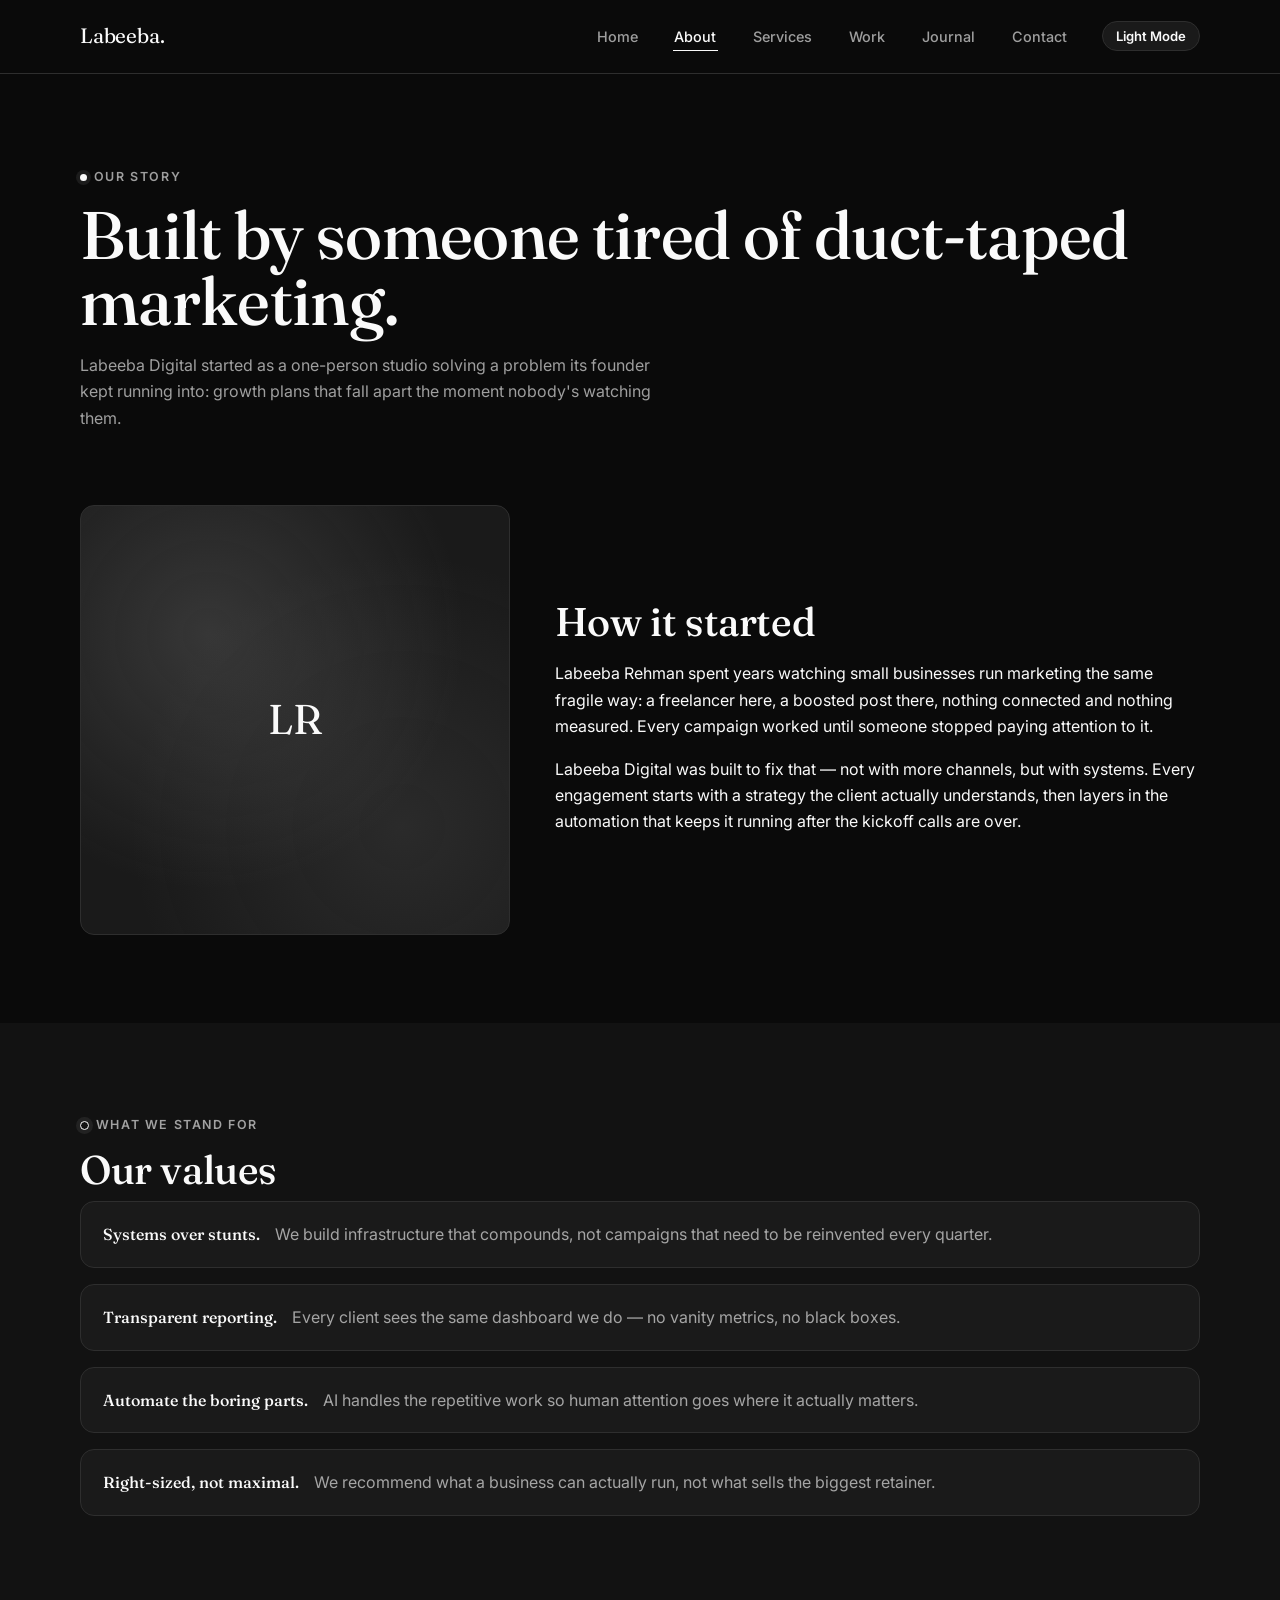
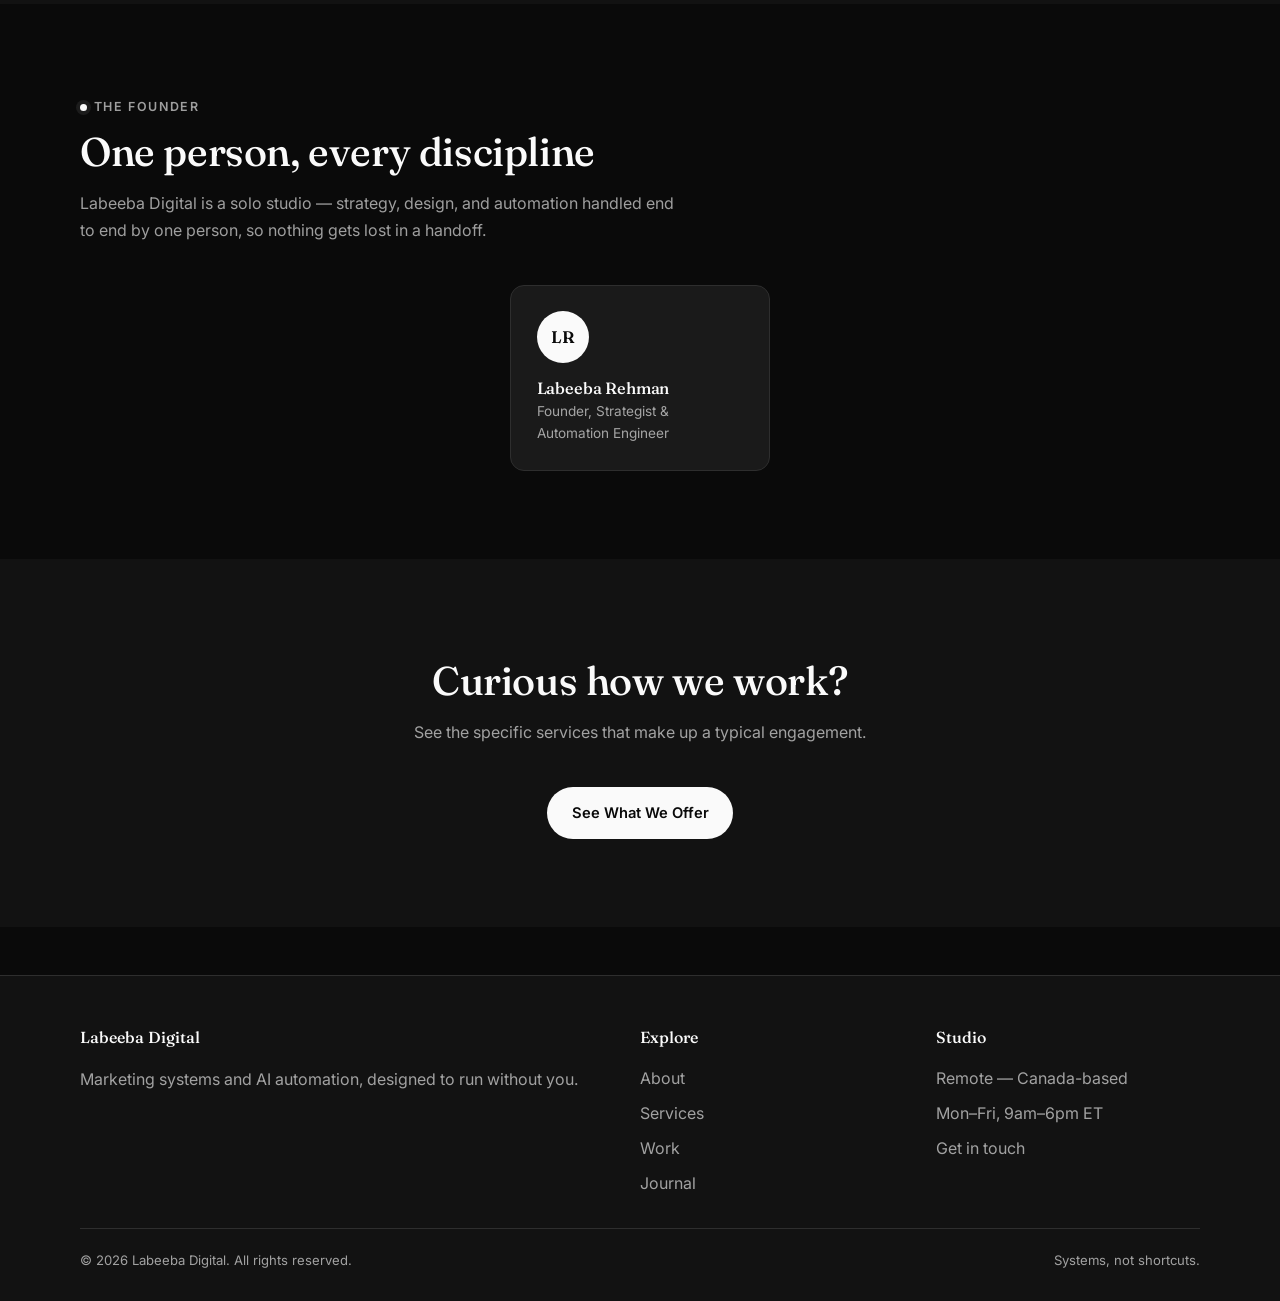
==== commit 0bac9ba9: "Add files via upload" ====
--- a/about.html
+++ b/about.html
@@ -31,7 +31,7 @@
   <section style="padding-bottom:2rem;">
     <div class="container">
       <span class="eyebrow">Our Story</span>
-      <h1 style="margin:.9rem 0 1.1rem;font-size:clamp(2rem,4vw,2.8rem);">Built by someone tired of duct-taped marketing.</h1>
+      <h1 style="margin:.9rem 0 1.1rem;font-size:clamp(2.4rem,6vw,4.2rem);line-height:.98;">Built by someone tired of duct-taped marketing.</h1>
       <p class="section-intro">Labeeba Digital started as a one-person studio solving a problem its founder kept running into: growth plans that fall apart the moment nobody's watching them.</p>
     </div>
   </section>
